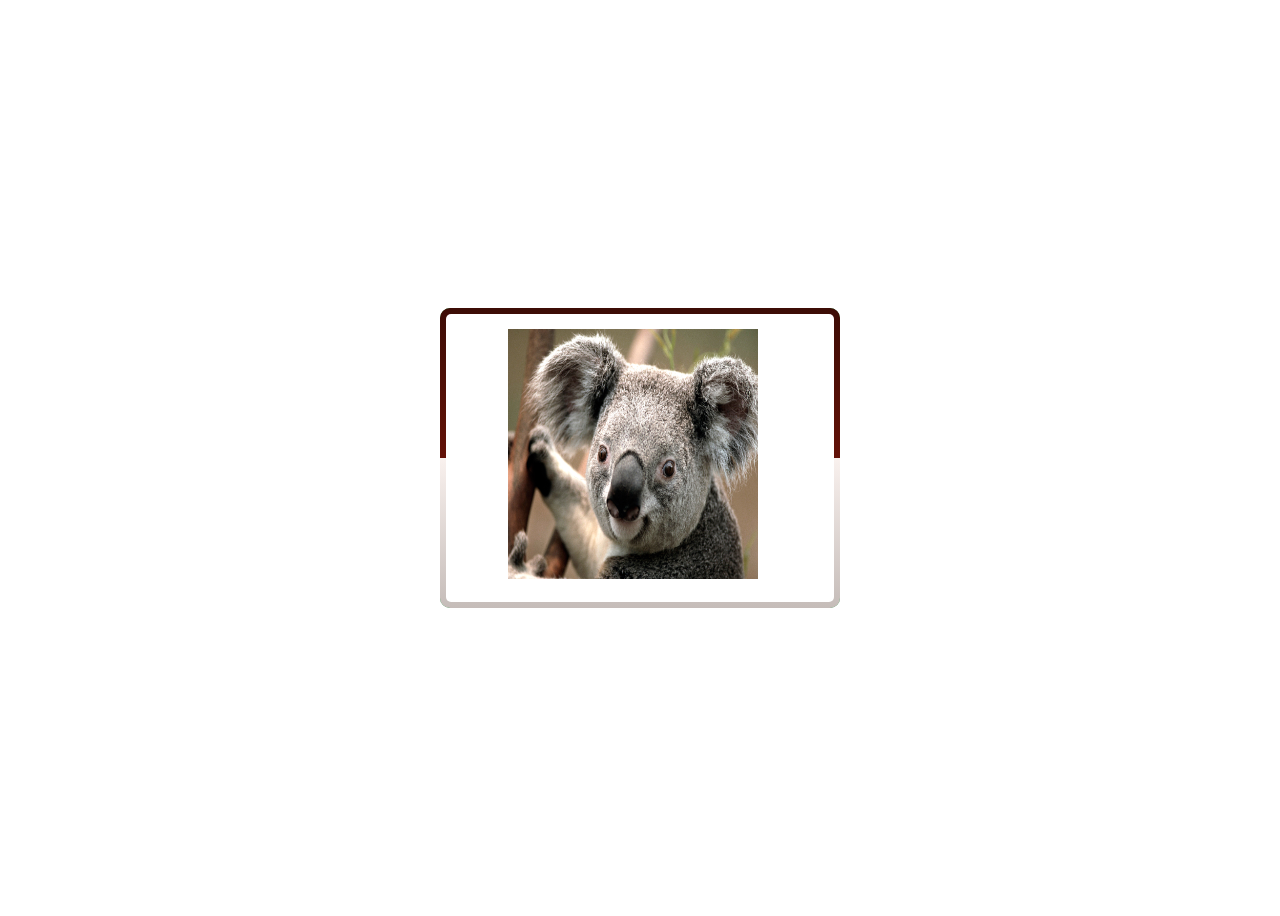
==== index.html @ c856cce1 "The Task2 of object subject is done" ====
<!DOCTYPE html>
<html lang="en">
<head>
    <meta charset="UTF-8">
    <meta http-equiv="X-UA-Compatible" content="IE=edge">
    <meta name="viewport" content="width=device-width, initial-scale=1.0">
    <title>Task2 (Advance)</title>
    <link rel="stylesheet" href="CSS/style.css" >
</head>
<body>


<div class="content" id="content"></div>
    <script src="JS/javascript.js"></script>
</body>
</html>
---- CSS/style.css ----
body {
	display: flex;
	justify-content: center;
	align-items: center;
	height: 100vh;
}

*, *::before, *::after {
	box-sizing: border-box;
}

@keyframes rotate {
	100% {
		transform: rotate(1turn);
	}
}

.content{
	position: relative;
	z-index: 0;
	width: 400px;
	height: 300px;
	border-radius: 10px;
	overflow: hidden;
	padding: 2rem;}

	
	.content::before {
		content: '';
		position: absolute;
		z-index: -2;
		left: -50%;
		top: -50%;
		width: 200%;
		height: 200%;
		background-color: #399953;
		background-repeat: no-repeat;
		background-size: 50% 50%, 50% 50%;
		background-position: 0 0, 100% 0, 100% 100%, 0 100%;
		background-image:linear-gradient(#160804, #631208), linear-gradient(#160804, #631208), linear-gradient(#f9f1ee, #918783), linear-gradient(#f9f1ee, #918783);
		animation: rotate 4s linear infinite;
	}
	
	.content::after {
		content: '';
		position: absolute;
		z-index: -1;
		left: 6px;
		top: 6px;
		width: calc(100% - 12px);
		height: calc(100% - 12px);
		background: white;
		border-radius: 5px;
		animation: opacityChange 3s infinite alternate;
	}


@keyframes opacityChange {
	50% {
		opacity:1;
	}
	100% {
		opacity: .5;
	}
}
.content:nth-child(1)
{
    
    padding: 21px 17px 17px 5.4%;
    
}
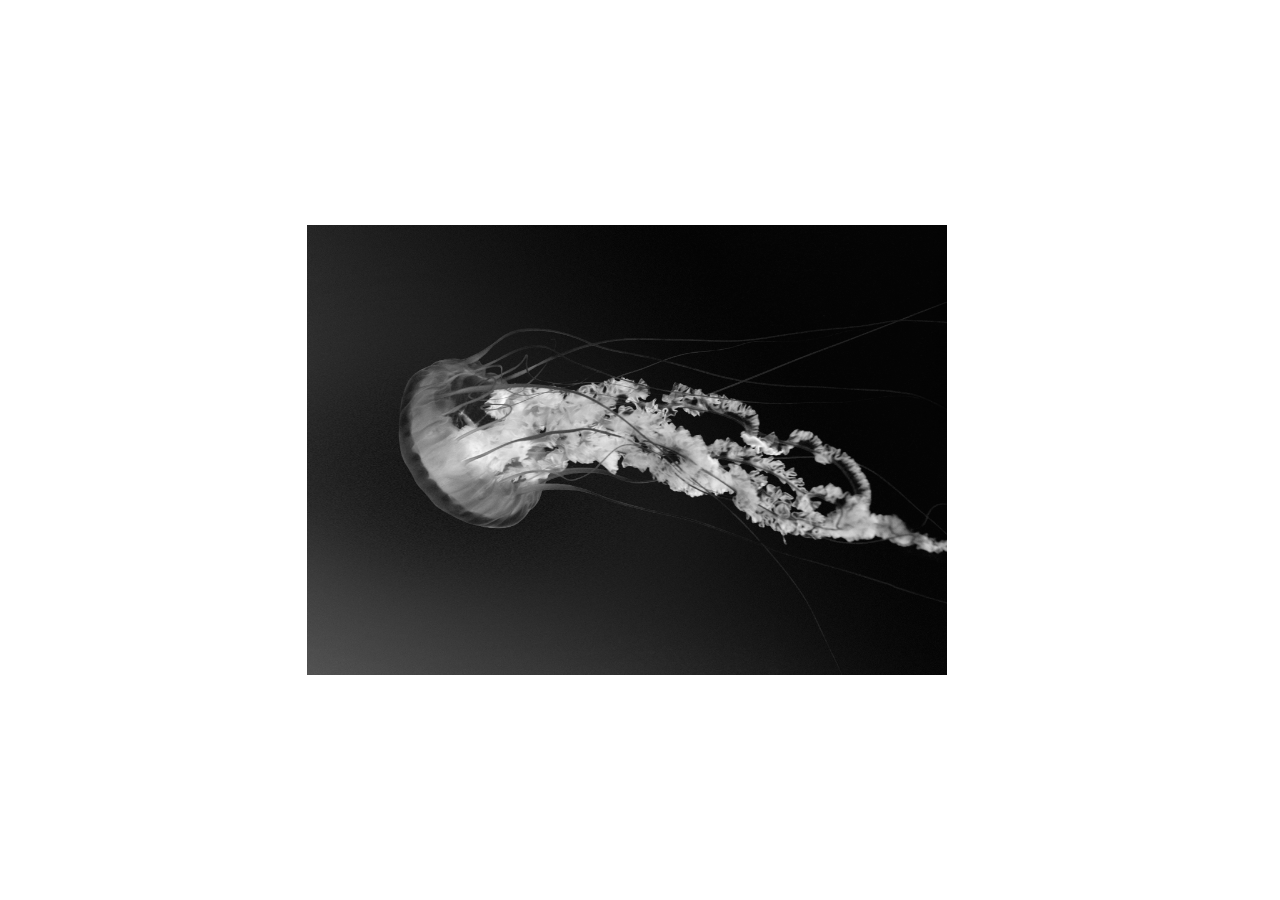
==== commit ed529f79: "The Task3 of object subject is done" ====
--- a/index.html
+++ b/index.html
@@ -4,13 +4,15 @@
     <meta charset="UTF-8">
     <meta http-equiv="X-UA-Compatible" content="IE=edge">
     <meta name="viewport" content="width=device-width, initial-scale=1.0">
-    <title>Task2 (Advance)</title>
-    <link rel="stylesheet" href="CSS/style.css" >
+    <link rel="stylesheet" href="CSS/style.css">
+    <title>Task3 (Advance)</title>
 </head>
 <body>
 
+    <div class="content" id="content">
+        <img src="img/Jellyfish.jpg" alt="">
+    </div>
 
-<div class="content" id="content"></div>
     <script src="JS/javascript.js"></script>
 </body>
 </html>--- a/CSS/style.css
+++ b/CSS/style.css
@@ -1,71 +1,20 @@
-body {
-	display: flex;
-	justify-content: center;
-	align-items: center;
-	height: 100vh;
+.content img
+{
+    width:50%;
+    filter: grayscale(1);
+    height:50%;
+    position: absolute;
+    top: 25%;
+    transition:0.5s ease;
+    left: 24%;
+    
+
+    
 }
-
-*, *::before, *::after {
-	box-sizing: border-box;
+.content img:hover
+{
+filter: brightness(50%);
+transform: scale(0.8);
+transition: 0.5s ease;
+border-radius:50%
 }
-
-@keyframes rotate {
-	100% {
-		transform: rotate(1turn);
-	}
-}
-
-.content{
-	position: relative;
-	z-index: 0;
-	width: 400px;
-	height: 300px;
-	border-radius: 10px;
-	overflow: hidden;
-	padding: 2rem;}
-
-	
-	.content::before {
-		content: '';
-		position: absolute;
-		z-index: -2;
-		left: -50%;
-		top: -50%;
-		width: 200%;
-		height: 200%;
-		background-color: #399953;
-		background-repeat: no-repeat;
-		background-size: 50% 50%, 50% 50%;
-		background-position: 0 0, 100% 0, 100% 100%, 0 100%;
-		background-image:linear-gradient(#160804, #631208), linear-gradient(#160804, #631208), linear-gradient(#f9f1ee, #918783), linear-gradient(#f9f1ee, #918783);
-		animation: rotate 4s linear infinite;
-	}
-	
-	.content::after {
-		content: '';
-		position: absolute;
-		z-index: -1;
-		left: 6px;
-		top: 6px;
-		width: calc(100% - 12px);
-		height: calc(100% - 12px);
-		background: white;
-		border-radius: 5px;
-		animation: opacityChange 3s infinite alternate;
-	}
-
-
-@keyframes opacityChange {
-	50% {
-		opacity:1;
-	}
-	100% {
-		opacity: .5;
-	}
-}
-.content:nth-child(1)
-{
-    
-    padding: 21px 17px 17px 5.4%;
-    
-}